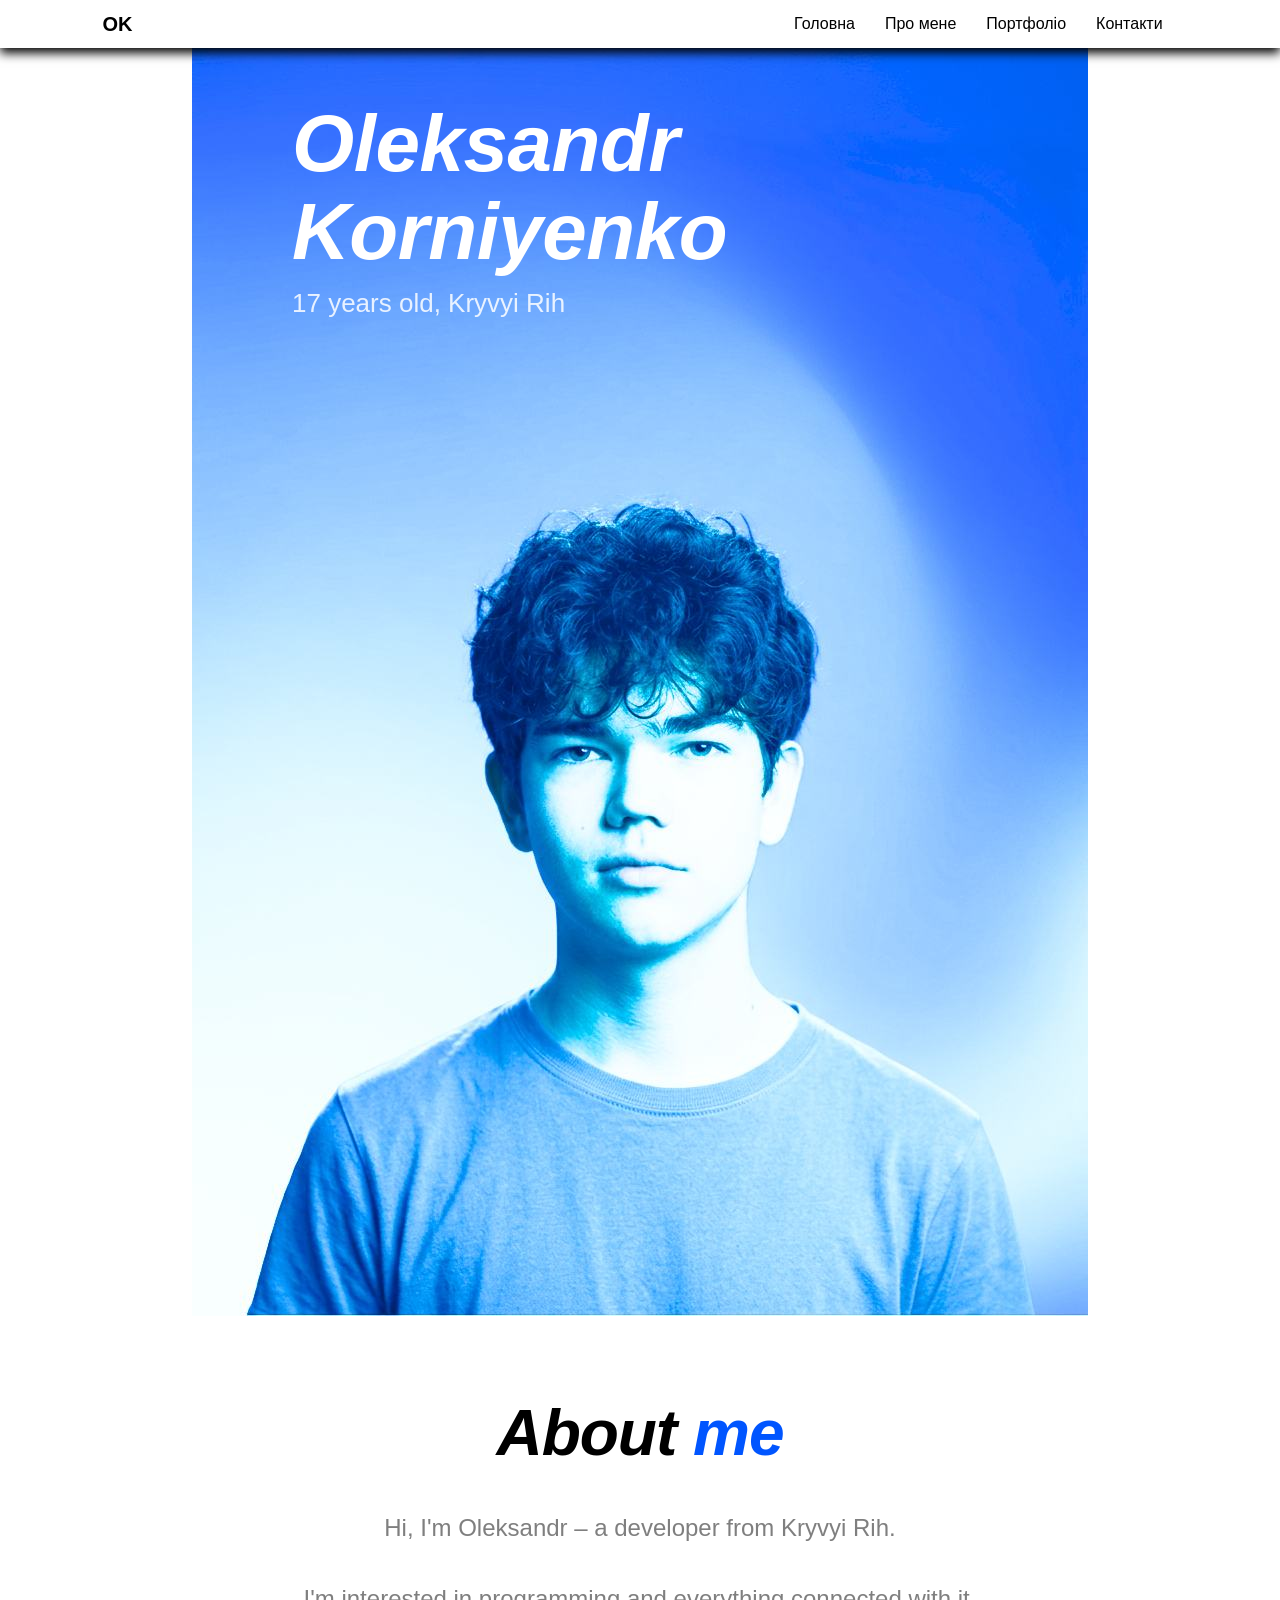
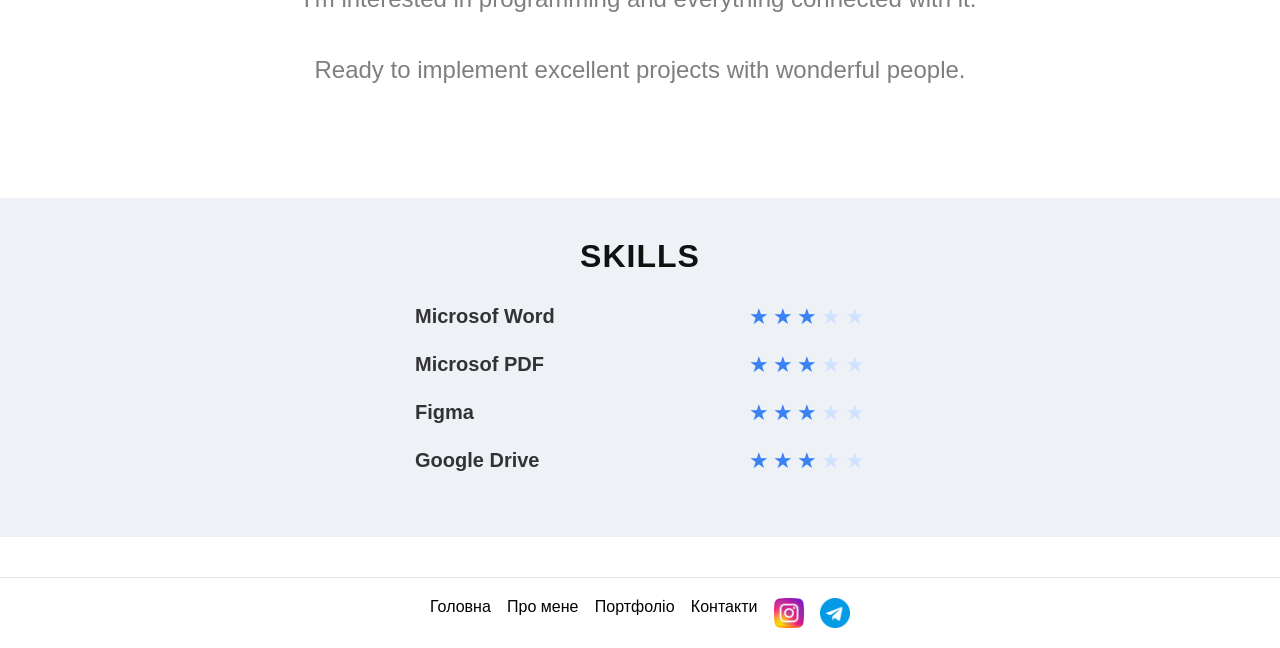
==== index.html @ 2362996b "Add files via upload" ====
<html>
<head>
<meta charset="UTF-8">
<meta name="viewport" content="width=device-width, initial-scale=1.0" />
<title>Головна</title>
<link rel='stylesheet' href='style.css'>

</head>
<body>

<div class='hero'><section>
		<a href='#' class='logo'>OK</a>
		<nav>
			<ul>
				<li><a href='index.html'>Головна</a></li>
				<li><a href='Prome.html'>Про мене</a>
					<ul>
						<li><a href='Skils.html'>Навички</a>
						<ul>
							<li><a href='Word.html'>Microsof Word</a></li>
					<li><a href='Figma.html'>Figma</a></li>
					<li><a href='PDF.html'>Microsof PDF</a></li>
						</ul>
						</li>
					</ul>
					</li>
				<li><a href='Portfel.html'>Портфоліо</a>
				<ul>
					<li><a href='https://seasmokeoysterco.com'>Sea Smoke</a></li>
					<li><a href='https://dribbble.com/shots/27786717-Architecture-Studio-Website-Design-Make-Good'>Make</a></li>
					<li><a href='https://dribbble.com/shots/15870007-tipme-Tipping-app-concept'>TipeMe</a></li>
				</ul>
				</li>
				<li><a href='Contact.html'>Контакти</a></li>
			</ul>
		</nav>
	</section>
	<h1 class='title'>Oleksandr<br>Korniyenko</h1>
	<p class='sub'>17 years old, Kryvyi Rih</p>
	</div>
	<main class="about-section">
        <div class="about-container">
            <h1 class="about-title">About <span>me</span></h1>
            <p class="about-text">Hi, I'm Oleksandr – a developer from Kryvyi Rih.</p>
            <p class="about-text">I'm interested in programming and everything connected with it.</p>
            <p class="about-text">Ready to implement excellent projects with wonderful people.</p>
        </div>
    </main>
<!-- ШИРОКИЙ БЛОК НАВЫКОВ СО ЗВЁЗДОЧКАМИ -->
<div class="skills-card">
  <!-- Внутренний контейнер, чтобы ограничить ширину списка -->
  <div class="skills-inner-content">
    
    <center><h2 class="skills-main-title">SKILLS</h2></center>
	
    
    <!-- Навык 1 -->
    <div class="skill-item-row">
      <span class="skill-item-name">Microsof Word</span>
      <div class="stars-group">
        <span class="star filled">★</span>
        <span class="star filled">★</span>
        <span class="star filled">★</span>
        <span class="star">★</span>
        <span class="star">★</span>
      </div>
    </div>

    <!-- Навык 2 -->
    <div class="skill-item-row">
      <span class="skill-item-name">Microsof  PDF</span>
      <div class="stars-group">
        <span class="star filled">★</span>
        <span class="star filled">★</span>
        <span class="star filled">★</span>
        <span class="star">★</span>
        <span class="star">★</span>
      </div>
    </div>

    <!-- Навык 3 -->
    <div class="skill-item-row">
      <span class="skill-item-name">Figma</span>
      <div class="stars-group">
        <span class="star filled">★</span>
        <span class="star filled">★</span>
        <span class="star filled">★</span>
        <span class="star">★</span>
        <span class="star">★</span>
      </div>
    </div>

    <!-- Навык 4 -->
    <div class="skill-item-row">
      <span class="skill-item-name">Google Drive</span>
      <div class="stars-group">
        <span class="star filled">★</span>
        <span class="star filled">★</span>
        <span class="star filled">★</span>
        <span class="star">★</span>
        <span class="star">★</span>
      </div>
    </div>
  </div>
</div>
<footer>
<nav class="bottom-navigation">
  <div class="nav-inner-container">
    <a href="#" class="nav-link">Головна</a>
    <a href="#" class="nav-link">Про мене</a>
    <a href="#" class="nav-link">Портфоліо</a>
    <a href="#" class="nav-link">Контакти</a>
	<!-- Кликабельная иконка Instagram -->
<a href="https://instagram.com" class="instagram-click-link" target="_blank" rel="noopener noreferrer">
  <!-- Замените 'instagram-icon.png' на путь к вашей скачанной картинке иконки -->
  <img src="instagram.png" alt="Instagram" class="instagram-click-icon">
</a>
<a href="https://telegram.org" class="telegram-click-link" target="_blank" rel="noopener noreferrer">
  <!-- Замените 'instagram-icon.png' на путь к вашей скачанной картинке иконки -->
  <img src="telegram.png" alt="Telegram" class="telegram-click-icon">
</a>

  </div>
</nav>
</footer>
</body>
</html>
---- style.css ----
*{
	margin:0;
	padding:0;
	box-sizing:border-box;
	font-family: sans-serif;
	list-style: none;
	text-decoration:none;
}
body{
	font-family: Calibri, Helveica, sans-serif;
	font-size: 14px;
}

section{
	position:fixed;
	top:0;
	left:0;
	right:0;
	background:#fff;
	display:flex;
	justify-content:space-between;
	align-items:center;
	padding: 0 8%;
	box-shadow: 0 5px 10px #000;
}

section .logo{
	font-size:20px;
	font-weight:900;
	color:#000;
	transition: .5s;
}

section .logo:hover{
transform: scale(1.2);
}

section nav ul li{
position:relative;
float:left; 
}
section nav ul li a{
	padding:15px;
	color:#000;
	font-size:16px;
	display:block;
}
section nav ul li a:hover{
	background:#000;
	color:#fff;
}

nav ul li ul {
	position:absolute;
	left:0;
	width:180px;
	background:#fff;
	display: none;
}

nav ul li ul li{
	width:100%;
	border: 1px solid rgba(0,0,0,.1);
}

nav ul li ul li ul{
	left:180px;
	top:0;
}

nav ul li:hover > ul{
	display:initial;
}


a{
text-decoration: none;	
}

div.hero{
	width: 896px;
	height:1316px;
	background-image: url(portrait.jpg);
	background-repeat: no-repeat;  
    background-position: center;   
    background-size: cover;        
	margin: 0 auto;  
	padding:100px;
}
.title {
  color: #ffffff;
  font-size: 80px;
  font-weight: 900;
  font-style: italic; /* Делаем шрифт наклонным, как в PDF */
  line-height: 1.1;
  letter-spacing: -0.5px;
  margin-bottom: 12px;
 
}

.sub {
  color: rgba(255, 255, 255, 0.85); /* Белый цвет с легкой прозрачностью */
  font-size: 26px;
  font-weight: 500;
}
.skills-card {
  width: 100%;
  background-color: #eef1f6; 
  padding: 40px 20px;
  box-sizing: border-box;
  margin-top: 30px;
}

/* Ограничиваем ширину контента, чтобы текст не улетал далеко от звёзд */
.skills-inner-content {
  max-width: 450px; /* Идеальное расстояние между текстом и звёздами */
  margin: 0 auto;   /* Центрирует список по центру экрана */
}

/* Увеличенный заголовок SKILLS */
.skills-main-title {
  font-family: 'Arial', sans-serif;
  font-size: 32px;
  font-weight: bold;
  letter-spacing: 1px;
  color: #111111;
  margin-bottom: 30px;
 
}

/* Строка с одним навыком */
.skill-item-row {
  display: flex;
  justify-content: space-between; 
  align-items: center;
  margin-bottom: 25px;
}

/* Название навыка */
.skill-item-name {
  font-family: 'Arial', sans-serif;
  font-size: 20px;
  font-weight: 600;
  color: #333333;
}

/* Группа звёзд */
.stars-group {
  display: flex;
  gap: 4px; /* Небольшой отступ между символами */
}

/* Стиль обычной (пустой/тусклой) звёздочки */
.star {
  font-size: 26px; /* Размер звёзд */
  color: #cbd5e1;  /* Светло-серый цвет */
  line-height: 1;
}

/* Закрашенная активная звёздочка */
.star.filled {
  color: #222222; /* Чёрный цвет для активных звёзд, как на макете */
}
/* СТИЛИ ДЛЯ НИЖНЕГО МЕНЮ */
.bottom-navigation {
  width: 100%;
  background-color: #ffffff; /* Белый фон панели, как на скриншоте */
  padding: 20px 0;           /* Внутренние отступы сверху и снизу */
  border-top: 1px solid #e2e8f0; /* Легкая аккуратная линия сверху панели */
  margin-top: 40px;          /* Отступ сверху от блока навыков */
}

/* Контейнер для центрирования ссылок */
.nav-inner-container {
  max-width: 450px;          /* Ограничиваем ширину, чтобы меню соответствовало списку навыков */
  margin: 0 auto;            /* Центрируем блок по центру экрана */
  display: flex;
  justify-content: space-between; /* Равномерно распределяем ссылки в один ряд */
  padding: 0 15px;           /* Небольшие отступы по бокам для мобильных */
}

/* Стили для ссылок меню */
.nav-link {
  font-family: 'Arial', sans-serif;
  font-size: 16px;           /* Размер шрифта, как на скриншоте */
  font-weight: 500;
  color: #000000;            /* Черный цвет текста */
  text-decoration: none;     /* Убираем стандартное подчеркивание ссылок */
  transition: color 0.2s ease; /* Плавный переход цвета при наведении */
}

/* Эффект при наведении курсора */
.nav-link:hover {
  color: #2b7fff;            /* При наведении ссылка станет синей, в цвет градиента */
}

/* Стили для ссылки-обёртки */
.instagram-click-link {
  display: inline-block;
  text-decoration: none;
  vertical-align: middle;
}

/* Стили для самой картинки-иконки */
.instagram-click-icon {
  width: 30px;              /* Идеальный размер иконки по ширине */
  height: 30px;             /* Идеальный размер иконки по высоте */
  object-fit: contain;      /* Защищает картинку от искажения и растягивания */
  transition: transform 0.2s ease, opacity 0.2s ease; /* Плавный эффект при наведении */
}

/* Эффект при наведении курсора */
.instagram-click-icon:hover {
  transform: scale(1.1);    /* Иконка слегка увеличится, показывая, что она кликабельна */
  opacity: 0.8;             /* Станет чуть-чуть прозрачнее */
}





/* Стили для ссылки-обёртки */
.telegram-click-link {
  display: inline-block;
  text-decoration: none;
  vertical-align: middle;
}

/* Стили для самой картинки-иконки */
.telegram-click-icon {
  width: 30px;              /* Идеальный размер иконки по ширине */
  height: 30px;             /* Идеальный размер иконки по высоте */
  object-fit: contain;      /* Защищает картинку от искажения и растягивания */
  transition: transform 0.2s ease, opacity 0.2s ease; /* Плавный эффект при наведении */
}

/* Эффект при наведении курсора */
.telegram-click-icon:hover {
  transform: scale(1.1);    /* Иконка слегка увеличится, показывая, что она кликабельна */
  opacity: 0.8;             /* Станет чуть-чуть прозрачнее */
}





.about-section {
    background-color: #ffffff; 
    padding: 80px 20px;       
    width: 100%;
    display: flex;
    justify-content: center;  
}

.about-container {
    max-width: 750px;
    width: 100%;
    text-align: center;       
    font-family: -apple-system, BlinkMacSystemFont, "Segoe UI", Roboto, Helvetica, Arial, sans-serif;
}

.about-title {
    font-size: 64px;
    font-weight: 900;
    font-style: italic;
    color: #000000; /* Заголовок остается глубоким черным */
    margin-bottom: 40px;
    letter-spacing: -1px;
}

.about-title span {
    color: #0055ff; 
}

.about-text {
    font-size: 24px;
    line-height: 1.5;
    color: #7f7f7f; /* Серый цвет для всего текста ("Hi, I'm..." и далее) */
    margin-bottom: 35px;
    font-weight: 400;
    margin-left: auto;
    margin-right: auto;
}

.about-text:last-child {
    margin-bottom: 0;
}







.skills-section {
    background-color: #f4f8ff; /* Очень легкий голубоватый фон секции */
    padding: 60px 20px;
    width: 100%;
    display: flex;
    justify-content: center;
}

.skills-container {
    max-width: 480px; /* Ограничиваем общую ширину для эффекта мобильного приложения */
    width: 100%;
    text-align: center;
    font-family: -apple-system, BlinkMacSystemFont, "Segoe UI", Roboto, Helvetica, Arial, sans-serif;
}

.skills-title {
    font-size: 48px;
    font-weight: 900;
    font-style: italic;
    color: #000000;
    margin-bottom: 10px;
}

.skills-subtitle {
    font-size: 18px;
    color: #7f7f7f;
    margin-bottom: 40px;
}

/* Сетка для карточек */
.skills-cards {
    display: flex;
    flex-direction: column;
    gap: 25px; /* Расстояние между карточками */
}

/* Сама карточка */
.skill-card {
    background-color: #f4f8ff;
    border-radius: 24px;
    padding: 25px 30px;
    box-shadow: 0 10px 30px rgba(0, 85, 255, 0.05); /* Легкая размытая тень */
    position: relative;
    overflow: hidden;
    text-align: left;
}

/* Синяя полоска в самом низу карточки */
.skill-card::after {
    content: '';
    position: absolute;
    bottom: 0;
    left: 10%;
    width: 80%;
    height: 4px;
    background: linear-gradient(90deg, #0055ff, #80b3ff);
    border-radius: 2px 2px 0 0;
}

/* Верхняя часть карточки (лого + имя) */
.skill-header {
    display: flex;
    align-items: center;
    gap: 20px;
    margin-bottom: 25px;
}

.skill-icon {
    width: 55px;
    height: 55px;
    object-fit: contain;
}

.skill-name {
    font-size: 24px;
    font-weight: 900;
    font-style: italic;
    line-height: 1.1;
    color: #000000;
}

/* Для Figma (название в одну строку) */
.skill-name-single {
    font-size: 24px;
    font-weight: 900;
    font-style: italic;
    color: #000000;
}

/* Нижняя часть карточки (тег + звезды) */
.skill-footer {
    display: flex;
    justify-content: space-between;
    align-items: center;
}

/* Синяя кнопка-тег "Perfectly" */
.skill-tag {
    background-color: #3b82f6;
    color: #ffffff;
    padding: 6px 20px;
    border-radius: 15px;
    font-size: 14px;
    font-weight: bold;
}

/* Блок со звездами */
.stars {
    display: flex;
    gap: 4px;
}

.star {
    font-size: 22px;
    color: #d1e2ff; /* Цвет пустых звезд */
}

.star.filled {
    color: #3b82f6; /* Синий цвет для заполненных звезд */
}
body.bg{
	background-color:#f4f8ff;
}




.portfolio-section {
    background-color: #ffffff; /* Чистый белый фон секции */
    padding: 60px 20px;
    width: 100%;
    display: flex;
    justify-content: center;
}

.portfolio-container {
    max-width: 480px; /* Ширина под мобильный формат макета */
    width: 100%;
    text-align: center;
    font-family: -apple-system, BlinkMacSystemFont, "Segoe UI", Roboto, Helvetica, Arial, sans-serif;
}

/* Крупный жирный заголовок курсивом */
.portfolio-title {
    font-size: 54px;
    font-weight: 900;
    font-style: italic;
    color: #0d1b2a; /* Очень темный сине-черный оттенок */
    margin-bottom: 50px;
    letter-spacing: -1px;
}

/* Контейнер списка проектов */
.portfolio-grid {
    display: flex;
    flex-direction: column;
    gap: 45px; /* Расстояние между проектами */
}

.portfolio-item {
    width: 100%;
}

/* Общий стиль ссылки-карточки */
.portfolio-link {
    text-decoration: none;
    display: inline-block;
    width: 100%;
    color: inherit;
}

/* Обертка для картинки, чтобы задать правильное скругление */
.portfolio-image-wrapper {
    width: 100%;
    border-radius: 36px; /* Сильное скругление углов как на макете */
    overflow: hidden;
    margin-bottom: 20px;
    box-shadow: 0 4px 20px rgba(0, 0, 0, 0.08); /* Легкая тень для объема */
    background-color: #e5e5e5; /* Серый фон пока картинка загружается */
    aspect-ratio: 16 / 9; /* Удерживает правильные пропорции прямоугольника */
}

.portfolio-image {
    width: 100%;
    height: 100%;
    object-fit: cover; /* Картинка красиво заполняет всю область */
    display: block;
    transition: transform 0.3s ease;
}

/* Небольшой эффект приближения при наведении мышки на работу */
.portfolio-link:hover .portfolio-image {
    transform: scale(1.03);
}

/* Стили текстовой подписи под картинкой */
.portfolio-item-title {
    font-size: 20px;
    font-weight: 500;
    color: #000000;
    text-decoration: underline; /* Подчеркнутый текст как на картинке */
    text-underline-offset: 6px; /* Небольшой отступ линии от текста */
    transition: color 0.2s ease;
}

/* Меняем цвет подчеркнутого текста при наведении */
.portfolio-link:hover .portfolio-item-title {
    color: #0055ff;
}





.contacts-section {
    background-color: #ffffff; /* Белый фон */
    padding: 80px 20px;
    width: 100%;
    display: flex;
    justify-content: center;
}

.contacts-container {
    max-width: 450px; /* Мобильная ширина по макету */
    width: 100%;
    text-align: center;
    font-family: -apple-system, BlinkMacSystemFont, "Segoe UI", Roboto, Helvetica, Arial, sans-serif;
}

/* Крупный жирный заголовок курсивом */
.contacts-title {
    font-size: 54px;
    font-weight: 900;
    font-style: italic;
    color: #000000;
    margin-bottom: 20px;
}

/* Серый текст описания */
.contacts-subtitle {
    font-size: 20px;
    line-height: 1.4;
    color: #7f7f7f;
    margin-bottom: 40px;
    font-weight: 400;
}

/* Большая кнопка "Send message" с градиентом */
.btn-send-message {
    display: block;
    width: 100%;
    background: linear-gradient(135deg, #80b3ff 0%, #0055ff 100%); /* Плавный градиент */
    color: #ffffff;
    font-size: 20px;
    font-weight: bold;
    text-decoration: none;
    padding: 18px 0;
    border-radius: 30px; /* Полностью скругленная кнопка */
    box-shadow: 0 8px 25px rgba(0, 85, 255, 0.2); /* Легкая синяя тень */
    margin-bottom: 45px;
    transition: transform 0.2s ease, box-shadow 0.2s ease;
}

/* Эффект при наведении на кнопку */
.btn-send-message:hover {
    transform: translateY(-2px);
    box-shadow: 0 12px 30px rgba(0, 85, 255, 0.3);
}

/* Контейнер для иконок соцсетей */
.social-links {
    display: flex;
    justify-content: center;
    gap: 20px; /* Расстояние между кругами */
}

/* Круглая подложка для иконок */
.social-icon-link {
    display: flex;
    align-items: center;
    justify-content: center;
    width: 60px;
    height: 60px;
    border: 1px solid #e5efff; /* Очень тонкая нежная рамка */
    border-radius: 50%; /* Идеальный круг */
    text-decoration: none;
    transition: background-color 0.2s ease, border-color 0.2s ease;
}

/* Размер иконок внутри круга */
.social-icon-link img {
    width: 26px;
    height: 26px;
    object-fit: contain;
}

/* Эффект при наведении на круглую иконку */
.social-icon-link:hover {
    background-color: #f0f5ff; /* Легкий синий фон при наведении */
    border-color: #0055ff;      /* Рамка становится ярче */
}









/* ===================================================
   ИЗОЛИРОВАННЫЙ БЛОК ГАЛЕРЕИ (ПК, ПЛАНШЕТ, СМАРТФОН)
====================================================== */

/* Обертка блока (задает независимый белый фон и отступы) */
.independent-gallery-wrapper {
    background-color: #ffffff !important;
    padding: 80px 20px !important;
    width: 100% !important;
    box-sizing: border-box !important;
    display: flex !important;
    justify-content: center !important;
}

/* Контейнер, ограничивающий максимальную ширину на ПК */
.independent-gallery-container {
    max-width: 1200px !important;
    width: 100% !important;
    box-sizing: border-box !important;
}

/* Независимый заголовок */
.independent-gallery-title {
    font-family: Arial, sans-serif !important;
    font-size: 36px !important;
    font-weight: 900 !important;
    font-style: italic !important;
    color: #000000 !important;
    text-align: center !important;
    margin: 0 0 40px 0 !important;
}

/* Сетка: по умолчанию режим для ПК (4 колонки в ряд) */
.independent-gallery-grid {
    display: grid !important;
    grid-template-columns: repeat(4, 1fr) !important;
    gap: 20px !important;
    width: 100% !important;
    box-sizing: border-box !important;
}

/* Элемент сетки */
.independent-gallery-item {
    position: relative !important;
    border-radius: 20px !important;
    overflow: hidden !important;
    aspect-ratio: 1 / 1 !important; /* Квадратные карточки */
    box-shadow: 0 4px 15px rgba(0,0,0,0.06) !important;
    cursor: pointer !important;
    box-sizing: border-box !important;
}

/* Картинка внутри карточки */
.independent-gallery-img {
    width: 100% !important;
    height: 100% !important;
    object-fit: cover !important;
    display: block !important;
    transition: transform 0.4s ease !important;
}

/* Синий фон-эффект при наведении */
.independent-gallery-overlay {
    position: absolute !important;
    top: 0 !important;
    left: 0 !important;
    width: 100% !important;
    height: 100% !important;
    background-color: rgba(0, 85, 255, 0.75) !important;
    display: flex !important;
    align-items: center !important;
    justify-content: center !important;
    opacity: 0 !important;
    transition: opacity 0.3s ease !important;
}

/* Кнопка внутри эффекта наведения */
.independent-gallery-btn {
    color: #ffffff !important;
    font-family: Arial, sans-serif !important;
    font-weight: bold !important;
    font-size: 16px !important;
    border: 2px solid #ffffff !important;
    padding: 8px 20px !important;
    border-radius: 20px !important;
    text-transform: uppercase !important;
}

/* Работа анимации ховера */
.independent-gallery-item:hover .independent-gallery-img {
    transform: scale(1.08) !important;
}
.independent-gallery-item:hover .independent-gallery-overlay {
    opacity: 1 !important;
}

/* ===================================================
   АДАПТИВНЫЕ МЕДИА-ЗАПРОСЫ ДЛЯ ЭТОГО БЛОКА
====================================================== */

/* 📟 ДЛЯ ПЛАНШЕТОВ (Экран меньше 992px) — Сетка превращается в 2х2 */
@media (max-width: 992px) {
    .independent-gallery-grid {
        grid-template-columns: repeat(2, 1fr) !important;
        gap: 15px !important;
    }
}

/* 📱 ДЛЯ СМАРТФОНОВ (Экран меньше 576px) — Картинки выстраиваются в 1 колонку */
@media (max-width: 576px) {
    .independent-gallery-grid {
        grid-template-columns: repeat(1, 1fr) !important;
        gap: 20px !important;
    }
    
    .independent-gallery-item {
        aspect-ratio: 4 / 3 !important; /* На телефонах прямоугольный вид удобнее */
    }
}
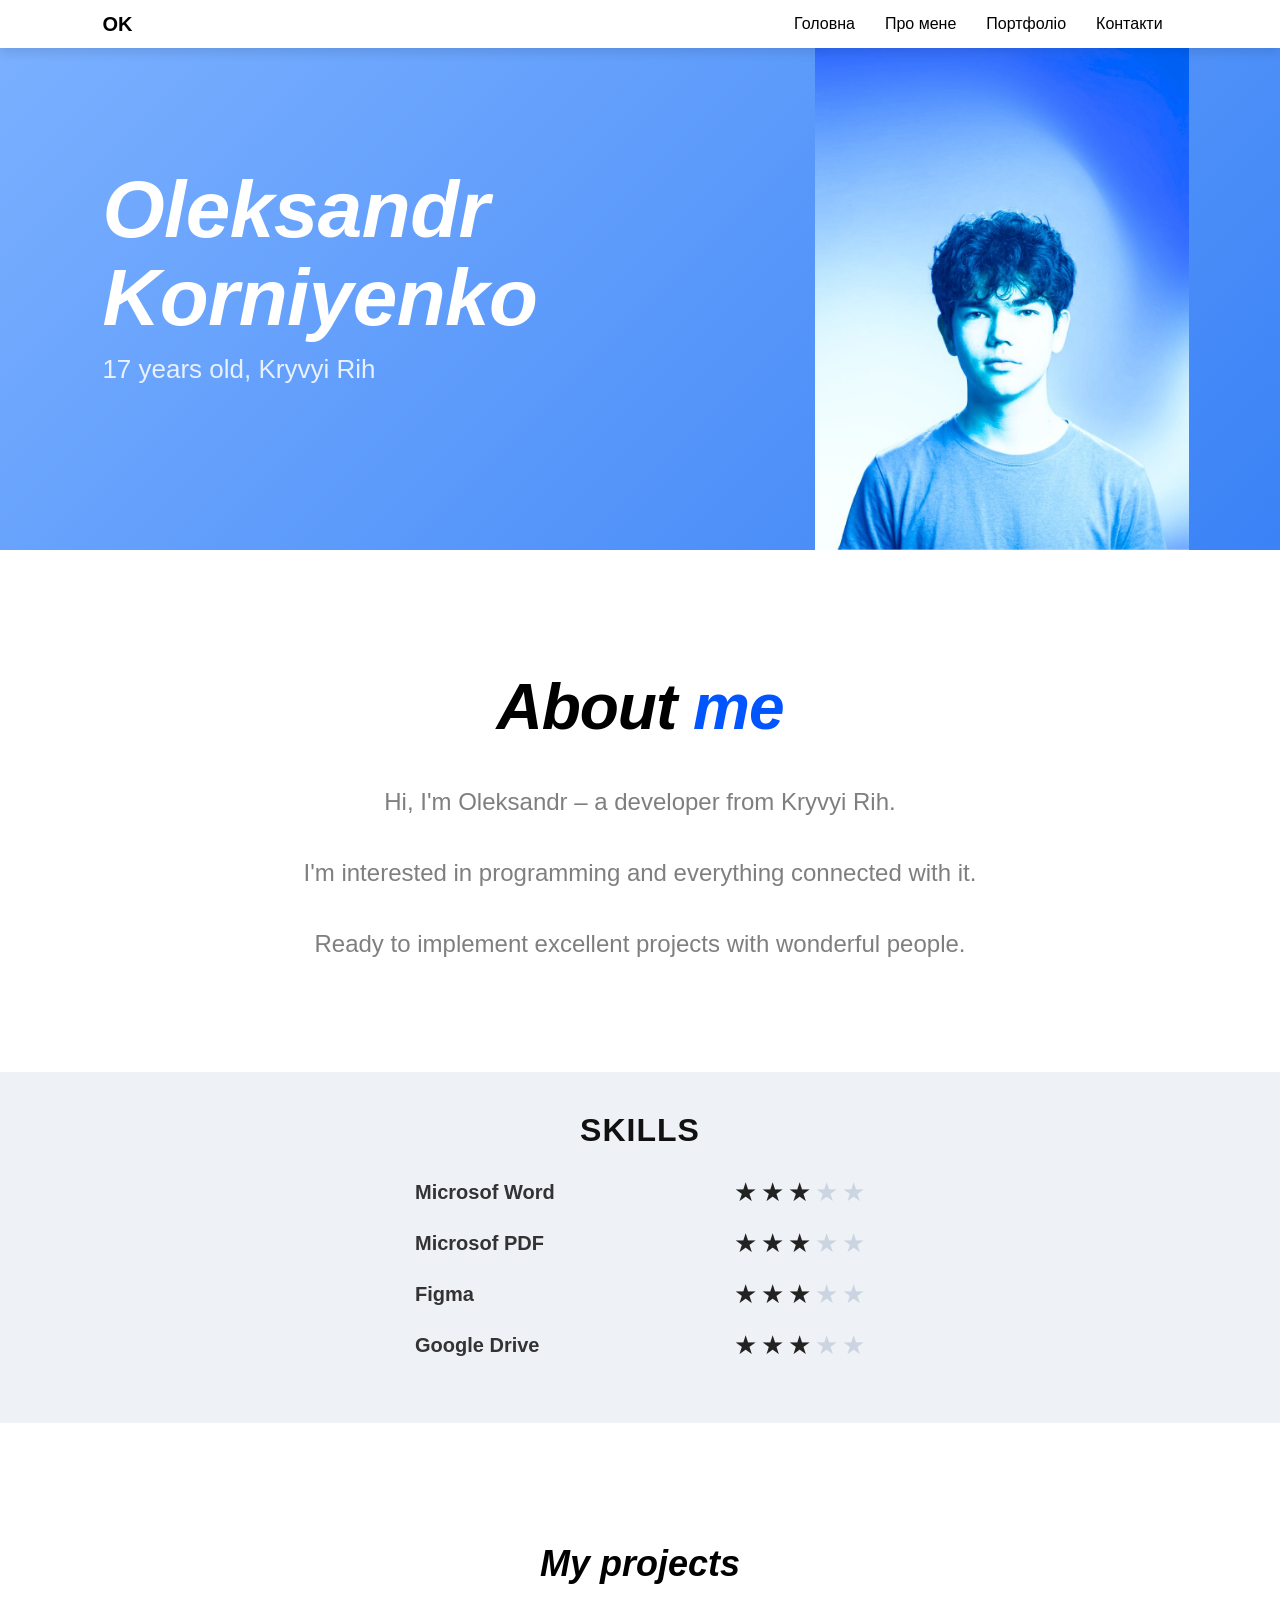
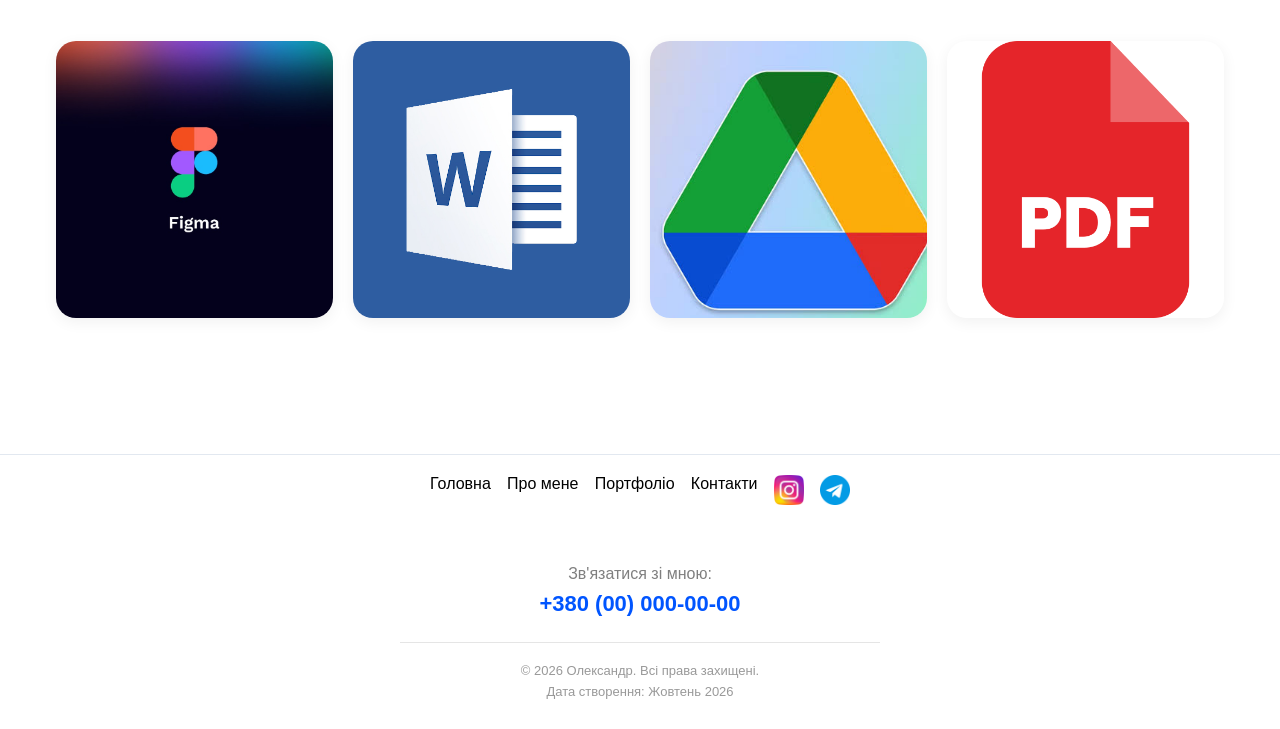
==== commit d2a10d8f: "Add files via upload" ====
--- a/index.html
+++ b/index.html
@@ -103,6 +103,51 @@
     </div>
   </div>
 </div>
+<!-- ПОЛНОСТЬЮ НЕЗАВИСИМЫЙ АДАПТИВНЫЙ БЛОК -->
+<div class="independent-gallery-wrapper">
+    <div class="independent-gallery-container">
+        
+        <h2 class="independent-gallery-title">My projects</h2>
+        
+        <div class="independent-gallery-grid">
+            
+            <!-- Картинка 1 -->
+            <a href="https://www.figma.com/design/V2vqjDXMUoGcvRKD5xSA8z/Untitled?node-id=0-1&m=dev&t=05jjf8HW76Jf5JWY-1" class="independent-gallery-item">
+                <img src="photo1.jpg" alt="Проект 1" class="independent-gallery-img">
+                <div class="independent-gallery-overlay">
+                    <span class="independent-gallery-btn">Открыть</span>
+                </div>
+            </a>
+
+            <!-- Картинка 2 -->
+            <a href="SM.html" class="independent-gallery-item">
+                <img src="photo2.jpg" alt="Проект 2" class="independent-gallery-img">
+                <div class="independent-gallery-overlay">
+                    <span class="independent-gallery-btn">Открыть</span>
+                </div>
+            </a>
+
+            <!-- Картинка 3 -->
+            <a href="SM.html" class="independent-gallery-item">
+                <img src="photo3.jfif" alt="Проект 3" class="independent-gallery-img">
+                <div class="independent-gallery-overlay">
+                    <span class="independent-gallery-btn">Открыть</span>
+                </div>
+            </a>
+
+            <!-- Картинка 4 -->
+            <a href="SM.html" class="independent-gallery-item">
+                <img src="photo4.png" alt="Проект 4" class="independent-gallery-img">
+                <div class="independent-gallery-overlay">
+                    <span class="independent-gallery-btn">Открыть</span>
+                </div>
+            </a>
+
+        </div>
+        
+    </div>
+</div>
+<!-- /ПОЛНОСТЬЮ НЕЗАВИСИМЫЙ АДАПТИВНЫЙ БЛОК -->
 <footer>
 <nav class="bottom-navigation">
   <div class="nav-inner-container">
@@ -119,9 +164,31 @@
   <!-- Замените 'instagram-icon.png' на путь к вашей скачанной картинке иконки -->
   <img src="telegram.png" alt="Telegram" class="telegram-click-icon">
 </a>
-
   </div>
 </nav>
+<!-- АВТОНОМНИЙ ПРОЗОРИЙ ПІДВАЛ САЙТУ (FOOTER) -->
+<footer class="uc-centered-footer">
+    <div class="uc-centered-container">
+        
+        <!-- Номер телефону -->
+        <div class="uc-centered-row">
+            <span class="uc-centered-label">Зв'язатися зі мною:</span>
+            <!-- Замініть номер на свій реальний -->
+            <a href="tel:+380000000000" class="uc-centered-phone">+380 (00) 000-00-00</a>
+        </div>
+        
+        <!-- Тонка світла лінія розмежування -->
+        <hr class="uc-centered-divider">
+        
+        <!-- Дати та копірайт -->
+        <div class="uc-centered-info-block">
+            <p class="uc-centered-copy">&copy; 2026 Олександр. Всі права захищені.</p>
+            <p class="uc-centered-date">Дата створення: Жовтень 2026</p>
+        </div>
+        
+    </div>
+</footer>
+<!-- /АВТОНОМНИЙ ПРОЗОРИЙ ПІДВАЛ САЙТУ (FOOTER) -->
 </footer>
 </body>
 </html>
--- a/style.css
+++ b/style.css
@@ -1,597 +1,972 @@
-*{
-	margin:0;
-	padding:0;
-	box-sizing:border-box;
-	font-family: sans-serif;
-	list-style: none;
-	text-decoration:none;
-}
-body{
-	font-family: Calibri, Helveica, sans-serif;
-	font-size: 14px;
-}
-
-section{
-	position:fixed;
-	top:0;
-	left:0;
-	right:0;
-	background:#fff;
-	display:flex;
-	justify-content:space-between;
-	align-items:center;
-	padding: 0 8%;
-	box-shadow: 0 5px 10px #000;
-}
-
-section .logo{
-	font-size:20px;
-	font-weight:900;
-	color:#000;
-	transition: .5s;
-}
-
-section .logo:hover{
-transform: scale(1.2);
-}
-
-section nav ul li{
-position:relative;
-float:left; 
-}
-section nav ul li a{
-	padding:15px;
-	color:#000;
-	font-size:16px;
-	display:block;
-}
-section nav ul li a:hover{
-	background:#000;
-	color:#fff;
-}
-
-nav ul li ul {
-	position:absolute;
-	left:0;
-	width:180px;
-	background:#fff;
-	display: none;
-}
-
-nav ul li ul li{
-	width:100%;
-	border: 1px solid rgba(0,0,0,.1);
-}
-
-nav ul li ul li ul{
-	left:180px;
-	top:0;
-}
-
-nav ul li:hover > ul{
-	display:initial;
-}
-
-
-a{
-text-decoration: none;	
-}
-
-div.hero{
-	width: 896px;
-	height:1316px;
-	background-image: url(portrait.jpg);
-	background-repeat: no-repeat;  
-    background-position: center;   
-    background-size: cover;        
-	margin: 0 auto;  
-	padding:100px;
-}
-.title {
-  color: #ffffff;
-  font-size: 80px;
-  font-weight: 900;
-  font-style: italic; /* Делаем шрифт наклонным, как в PDF */
-  line-height: 1.1;
-  letter-spacing: -0.5px;
-  margin-bottom: 12px;
- 
-}
-
-.sub {
-  color: rgba(255, 255, 255, 0.85); /* Белый цвет с легкой прозрачностью */
-  font-size: 26px;
-  font-weight: 500;
-}
-.skills-card {
-  width: 100%;
-  background-color: #eef1f6; 
-  padding: 40px 20px;
-  box-sizing: border-box;
-  margin-top: 30px;
-}
-
-/* Ограничиваем ширину контента, чтобы текст не улетал далеко от звёзд */
-.skills-inner-content {
-  max-width: 450px; /* Идеальное расстояние между текстом и звёздами */
-  margin: 0 auto;   /* Центрирует список по центру экрана */
-}
-
-/* Увеличенный заголовок SKILLS */
-.skills-main-title {
-  font-family: 'Arial', sans-serif;
-  font-size: 32px;
-  font-weight: bold;
-  letter-spacing: 1px;
-  color: #111111;
-  margin-bottom: 30px;
- 
-}
-
-/* Строка с одним навыком */
-.skill-item-row {
-  display: flex;
-  justify-content: space-between; 
-  align-items: center;
-  margin-bottom: 25px;
-}
-
-/* Название навыка */
-.skill-item-name {
-  font-family: 'Arial', sans-serif;
-  font-size: 20px;
-  font-weight: 600;
-  color: #333333;
-}
-
-/* Группа звёзд */
-.stars-group {
-  display: flex;
-  gap: 4px; /* Небольшой отступ между символами */
-}
-
-/* Стиль обычной (пустой/тусклой) звёздочки */
-.star {
-  font-size: 26px; /* Размер звёзд */
-  color: #cbd5e1;  /* Светло-серый цвет */
-  line-height: 1;
-}
-
-/* Закрашенная активная звёздочка */
-.star.filled {
-  color: #222222; /* Чёрный цвет для активных звёзд, как на макете */
-}
-/* СТИЛИ ДЛЯ НИЖНЕГО МЕНЮ */
-.bottom-navigation {
-  width: 100%;
-  background-color: #ffffff; /* Белый фон панели, как на скриншоте */
-  padding: 20px 0;           /* Внутренние отступы сверху и снизу */
-  border-top: 1px solid #e2e8f0; /* Легкая аккуратная линия сверху панели */
-  margin-top: 40px;          /* Отступ сверху от блока навыков */
-}
-
-/* Контейнер для центрирования ссылок */
-.nav-inner-container {
-  max-width: 450px;          /* Ограничиваем ширину, чтобы меню соответствовало списку навыков */
-  margin: 0 auto;            /* Центрируем блок по центру экрана */
-  display: flex;
-  justify-content: space-between; /* Равномерно распределяем ссылки в один ряд */
-  padding: 0 15px;           /* Небольшие отступы по бокам для мобильных */
-}
-
-/* Стили для ссылок меню */
-.nav-link {
-  font-family: 'Arial', sans-serif;
-  font-size: 16px;           /* Размер шрифта, как на скриншоте */
-  font-weight: 500;
-  color: #000000;            /* Черный цвет текста */
-  text-decoration: none;     /* Убираем стандартное подчеркивание ссылок */
-  transition: color 0.2s ease; /* Плавный переход цвета при наведении */
-}
-
-/* Эффект при наведении курсора */
-.nav-link:hover {
-  color: #2b7fff;            /* При наведении ссылка станет синей, в цвет градиента */
-}
-
-/* Стили для ссылки-обёртки */
-.instagram-click-link {
-  display: inline-block;
-  text-decoration: none;
-  vertical-align: middle;
-}
-
-/* Стили для самой картинки-иконки */
-.instagram-click-icon {
-  width: 30px;              /* Идеальный размер иконки по ширине */
-  height: 30px;             /* Идеальный размер иконки по высоте */
-  object-fit: contain;      /* Защищает картинку от искажения и растягивания */
-  transition: transform 0.2s ease, opacity 0.2s ease; /* Плавный эффект при наведении */
-}
-
-/* Эффект при наведении курсора */
-.instagram-click-icon:hover {
-  transform: scale(1.1);    /* Иконка слегка увеличится, показывая, что она кликабельна */
-  opacity: 0.8;             /* Станет чуть-чуть прозрачнее */
-}
-
-
-
-
-
-/* Стили для ссылки-обёртки */
-.telegram-click-link {
-  display: inline-block;
-  text-decoration: none;
-  vertical-align: middle;
-}
-
-/* Стили для самой картинки-иконки */
-.telegram-click-icon {
-  width: 30px;              /* Идеальный размер иконки по ширине */
-  height: 30px;             /* Идеальный размер иконки по высоте */
-  object-fit: contain;      /* Защищает картинку от искажения и растягивания */
-  transition: transform 0.2s ease, opacity 0.2s ease; /* Плавный эффект при наведении */
-}
-
-/* Эффект при наведении курсора */
-.telegram-click-icon:hover {
-  transform: scale(1.1);    /* Иконка слегка увеличится, показывая, что она кликабельна */
-  opacity: 0.8;             /* Станет чуть-чуть прозрачнее */
-}
-
-
-
-
-
-.about-section {
-    background-color: #ffffff; 
-    padding: 80px 20px;       
-    width: 100%;
-    display: flex;
-    justify-content: center;  
-}
-
-.about-container {
-    max-width: 750px;
-    width: 100%;
-    text-align: center;       
-    font-family: -apple-system, BlinkMacSystemFont, "Segoe UI", Roboto, Helvetica, Arial, sans-serif;
-}
-
-.about-title {
-    font-size: 64px;
-    font-weight: 900;
-    font-style: italic;
-    color: #000000; /* Заголовок остается глубоким черным */
-    margin-bottom: 40px;
-    letter-spacing: -1px;
-}
-
-.about-title span {
-    color: #0055ff; 
-}
-
-.about-text {
-    font-size: 24px;
-    line-height: 1.5;
-    color: #7f7f7f; /* Серый цвет для всего текста ("Hi, I'm..." и далее) */
-    margin-bottom: 35px;
-    font-weight: 400;
-    margin-left: auto;
-    margin-right: auto;
-}
-
-.about-text:last-child {
-    margin-bottom: 0;
-}
-
-
-
-
-
-
-
-.skills-section {
-    background-color: #f4f8ff; /* Очень легкий голубоватый фон секции */
-    padding: 60px 20px;
-    width: 100%;
-    display: flex;
-    justify-content: center;
-}
-
-.skills-container {
-    max-width: 480px; /* Ограничиваем общую ширину для эффекта мобильного приложения */
-    width: 100%;
-    text-align: center;
-    font-family: -apple-system, BlinkMacSystemFont, "Segoe UI", Roboto, Helvetica, Arial, sans-serif;
-}
-
-.skills-title {
-    font-size: 48px;
-    font-weight: 900;
-    font-style: italic;
-    color: #000000;
-    margin-bottom: 10px;
-}
-
-.skills-subtitle {
-    font-size: 18px;
-    color: #7f7f7f;
-    margin-bottom: 40px;
-}
-
-/* Сетка для карточек */
-.skills-cards {
-    display: flex;
-    flex-direction: column;
-    gap: 25px; /* Расстояние между карточками */
-}
-
-/* Сама карточка */
-.skill-card {
-    background-color: #f4f8ff;
-    border-radius: 24px;
-    padding: 25px 30px;
-    box-shadow: 0 10px 30px rgba(0, 85, 255, 0.05); /* Легкая размытая тень */
-    position: relative;
-    overflow: hidden;
-    text-align: left;
-}
-
-/* Синяя полоска в самом низу карточки */
-.skill-card::after {
-    content: '';
-    position: absolute;
-    bottom: 0;
-    left: 10%;
-    width: 80%;
-    height: 4px;
-    background: linear-gradient(90deg, #0055ff, #80b3ff);
-    border-radius: 2px 2px 0 0;
-}
-
-/* Верхняя часть карточки (лого + имя) */
-.skill-header {
-    display: flex;
-    align-items: center;
-    gap: 20px;
-    margin-bottom: 25px;
-}
-
-.skill-icon {
-    width: 55px;
-    height: 55px;
-    object-fit: contain;
-}
-
-.skill-name {
-    font-size: 24px;
-    font-weight: 900;
-    font-style: italic;
-    line-height: 1.1;
-    color: #000000;
-}
-
-/* Для Figma (название в одну строку) */
-.skill-name-single {
-    font-size: 24px;
-    font-weight: 900;
-    font-style: italic;
-    color: #000000;
-}
-
-/* Нижняя часть карточки (тег + звезды) */
-.skill-footer {
-    display: flex;
-    justify-content: space-between;
-    align-items: center;
-}
-
-/* Синяя кнопка-тег "Perfectly" */
-.skill-tag {
-    background-color: #3b82f6;
-    color: #ffffff;
-    padding: 6px 20px;
-    border-radius: 15px;
-    font-size: 14px;
-    font-weight: bold;
-}
-
-/* Блок со звездами */
-.stars {
-    display: flex;
-    gap: 4px;
-}
-
-.star {
-    font-size: 22px;
-    color: #d1e2ff; /* Цвет пустых звезд */
-}
-
-.star.filled {
-    color: #3b82f6; /* Синий цвет для заполненных звезд */
-}
-body.bg{
-	background-color:#f4f8ff;
-}
-
-
-
-
-.portfolio-section {
-    background-color: #ffffff; /* Чистый белый фон секции */
-    padding: 60px 20px;
-    width: 100%;
-    display: flex;
-    justify-content: center;
-}
-
-.portfolio-container {
-    max-width: 480px; /* Ширина под мобильный формат макета */
-    width: 100%;
-    text-align: center;
-    font-family: -apple-system, BlinkMacSystemFont, "Segoe UI", Roboto, Helvetica, Arial, sans-serif;
-}
-
-/* Крупный жирный заголовок курсивом */
-.portfolio-title {
-    font-size: 54px;
-    font-weight: 900;
-    font-style: italic;
-    color: #0d1b2a; /* Очень темный сине-черный оттенок */
-    margin-bottom: 50px;
-    letter-spacing: -1px;
-}
-
-/* Контейнер списка проектов */
-.portfolio-grid {
-    display: flex;
-    flex-direction: column;
-    gap: 45px; /* Расстояние между проектами */
-}
-
-.portfolio-item {
-    width: 100%;
-}
-
-/* Общий стиль ссылки-карточки */
-.portfolio-link {
-    text-decoration: none;
-    display: inline-block;
-    width: 100%;
-    color: inherit;
-}
-
-/* Обертка для картинки, чтобы задать правильное скругление */
-.portfolio-image-wrapper {
-    width: 100%;
-    border-radius: 36px; /* Сильное скругление углов как на макете */
-    overflow: hidden;
-    margin-bottom: 20px;
-    box-shadow: 0 4px 20px rgba(0, 0, 0, 0.08); /* Легкая тень для объема */
-    background-color: #e5e5e5; /* Серый фон пока картинка загружается */
-    aspect-ratio: 16 / 9; /* Удерживает правильные пропорции прямоугольника */
-}
-
-.portfolio-image {
+*{
+	margin:0;
+	padding:0;
+	box-sizing:border-box;
+	font-family: sans-serif;
+	list-style: none;
+	text-decoration:none;
+}
+
+/* Прижимаем футер к низу экрана на всех страницах */
+html, body {
+	height: 100%;
+}
+
+body{
+	font-family: Calibri, Helvetica, sans-serif;
+	font-size: 14px;
+	display: flex;
+	flex-direction: column;
+	min-height: 100vh;
+}
+
+/* ВЕРХНЕЕ МЕНЮ */
+section{
+	position: fixed;
+	top:0;
+	left:0;
+	right:0;
+	background:#fff;
+	display:flex;
+	justify-content:space-between;
+	align-items:center;
+	padding: 0 8%;
+	box-shadow: 0 5px 10px rgba(0,0,0,0.1);
+	z-index: 9999 !important; /* Навигация всегда поверх контента */
+}
+
+section .logo{
+	font-size:20px;
+	font-weight:900;
+	color:#000;
+	transition: .5s;
+}
+
+section .logo:hover{
+	transform: scale(1.2);
+}
+
+section nav ul li{
+	position:relative;
+	float:left; 
+}
+
+section nav ul li a{
+	padding:15px;
+	color:#000;
+	font-size:16px;
+	display:block;
+}
+
+section nav ul li a:hover{
+	background:#000;
+	color:#fff;
+}
+
+nav ul li ul {
+	position:absolute;
+	left:0;
+	width:180px;
+	background:#fff;
+	display: none;
+}
+
+nav ul li ul li{
+	width:100%;
+	border: 1px solid rgba(0,0,0,.1);
+}
+
+nav ul li ul li ul{
+	left:180px;
+	top:0;
+}
+
+nav ul li:hover > ul{
+	display:initial;
+}
+
+a{
+	text-decoration: none;	
+}
+
+/* БЛОК HERO (ГЛАВНЫЙ БАННЕР) — СИНИЙ ГРАДИЕНТ + ФОТО СПРАВА */
+div.hero {
+	width: 100%; 
+	max-width: 100%; 
+	height: 100vh; /* Занимает ровно один экран по высоте */
+	min-height: 550px; 
+	
+	/* 1. Задаем синий градиент на весь фон, как на макете */
+	background-color: #5b9bfb;
+	background-image: linear-gradient(135deg, #7cb1ff 0%, #3a82f6 100%);
+	
+	/* 2. Поверх градиента накладываем вашу фотографию в арке */
+	background-image: url(portrait.jpg), linear-gradient(135deg, #7cb1ff 0%, #3a82f6 100%);
+	background-repeat: no-repeat;  
+	
+	/* 3. Размещаем фото в правой части с красивым отступом от краев */
+	background-position: right 10% bottom 0px; 
+	
+	/* 4. Настраиваем размер: фото подстроится под высоту экрана, а градиент заполнит всё остальное */
+	background-size: contain, cover;        
+	
+	margin: 0 auto;  
+	padding: 0 8%; 
+	display: flex;
+	flex-direction: column;
+	justify-content: center; 
+	align-items: flex-start; 
+	position: relative;
+}
+
+
+.title {
+	color: #ffffff;
+	font-size: 80px;
+	font-weight: 900;
+	font-style: italic;
+	line-height: 1.1;
+	letter-spacing: -0.5px;
+	margin-bottom: 12px;
+}
+
+.sub {
+	color: rgba(255, 255, 255, 0.85);
+	font-size: 26px;
+	font-weight: 500;
+}
+
+/* СТАРЫЙ БЛОК НАВЫКОВ */
+.skills-card {
+	width: 100%;
+	background-color: #eef1f6; 
+	padding: 40px 20px;
+	box-sizing: border-box;
+	margin-top: 30px;
+}
+
+.skills-inner-content {
+	max-width: 450px;
+	margin: 0 auto;
+}
+
+.skills-main-title {
+	font-family: 'Arial', sans-serif;
+	font-size: 32px;
+	font-weight: bold;
+	letter-spacing: 1px;
+	color: #111111;
+	margin-bottom: 30px;
+}
+
+.skill-item-row {
+	display: flex;
+	justify-content: space-between; 
+	align-items: center;
+	margin-bottom: 25px;
+}
+
+.skill-item-name {
+	font-family: 'Arial', sans-serif;
+	font-size: 20px;
+	font-weight: 600;
+	color: #333333;
+}
+
+.stars-group {
+	display: flex;
+	gap: 4px;
+}
+
+.star {
+	font-size: 26px;
+	color: #cbd5e1;
+	line-height: 1;
+}
+
+.star.filled {
+	color: #222222;
+}
+
+/* НИЖНЕЕ МЕНЮ */
+.bottom-navigation {
+	width: 100%;
+	background-color: #ffffff;
+	padding: 20px 0;
+	border-top: 1px solid #e2e8f0;
+	margin-top: 40px;
+}
+
+.nav-inner-container {
+	max-width: 450px;
+	margin: 0 auto;
+	display: flex;
+	justify-content: space-between;
+	padding: 0 15px;
+}
+
+.nav-link {
+	font-family: 'Arial', sans-serif;
+	font-size: 16px;
+	font-weight: 500;
+	color: #000000;
+	text-decoration: none;
+	transition: color 0.2s ease;
+}
+
+.nav-link:hover {
+	color: #2b7fff;
+}
+
+/* ИКОНКИ МЕССЕНДЖЕРОВ */
+.instagram-click-link, .telegram-click-link {
+	display: inline-block;
+	text-decoration: none;
+	vertical-align: middle;
+}
+
+.instagram-click-icon, .telegram-click-icon {
+	width: 30px;
+	height: 30px;
+	object-fit: contain;
+	transition: transform 0.2s ease, opacity 0.2s ease;
+}
+
+.instagram-click-icon:hover, .telegram-click-icon:hover {
+	transform: scale(1.1);
+	opacity: 0.8;
+}
+
+/* БЛОК ОБО МНЕ */
+.about-section {
+	background-color: #ffffff; 
+	padding: 120px 20px 80px 20px; /* Отступ сверху увеличен из-за фиксированного меню */
+	width: 100%;
+	display: flex;
+	justify-content: center;  
+}
+
+.about-container {
+	max-width: 750px;
+	width: 100%;
+	text-align: center;       
+	font-family: -apple-system, BlinkMacSystemFont, "Segoe UI", Roboto, Helvetica, Arial, sans-serif;
+}
+
+.about-title {
+	font-size: 64px;
+	font-weight: 900;
+	font-style: italic;
+	color: #000000;
+	margin-bottom: 40px;
+	letter-spacing: -1px;
+}
+
+.about-title span {
+	color: #0055ff; 
+}
+
+.about-text {
+	font-size: 24px;
+	line-height: 1.5;
+	color: #7f7f7f;
+	margin-bottom: 35px;
+	font-weight: 400;
+	margin-left: auto;
+	margin-right: auto;
+}
+
+.about-text:last-child {
+	margin-bottom: 0;
+}
+
+/* СОВРЕМЕННЫЙ БЛОК НАВЫКОВ С КАРТОЧКАМИ */
+.skills-section {
+	background-color: #f4f8ff;
+	padding: 120px 20px 60px 20px;
+	width: 100%;
+	display: flex;
+	justify-content: center;
+}
+
+.skills-container {
+	max-width: 480px;
+	width: 100%;
+	text-align: center;
+	font-family: -apple-system, BlinkMacSystemFont, "Segoe UI", Roboto, Helvetica, Arial, sans-serif;
+}
+
+.skills-title {
+	font-size: 48px;
+	font-weight: 900;
+	font-style: italic;
+	color: #000000;
+	margin-bottom: 10px;
+}
+
+.skills-subtitle {
+	font-size: 18px;
+	color: #7f7f7f;
+	margin-bottom: 40px;
+}
+
+.skills-cards {
+	display: flex;
+	flex-direction: column;
+	gap: 25px;
+}
+
+.skill-card {
+	background-color: #ffffff; /* Исправлено на белый, чтобы карточки выделялись */
+	border-radius: 24px;
+	padding: 25px 30px;
+	box-shadow: 0 10px 30px rgba(0, 85, 255, 0.05);
+	position: relative;
+	overflow: hidden;
+	text-align: left;
+}
+
+.skill-card::after {
+	content: '';
+	position: absolute;
+	bottom: 0;
+	left: 10%;
+	width: 80%;
+	height: 4px;
+	background: linear-gradient(90deg, #0055ff, #80b3ff);
+	border-radius: 2px 2px 0 0;
+}
+
+.skill-header {
+	display: flex;
+	align-items: center;
+	gap: 20px;
+	margin-bottom: 25px;
+}
+
+.skill-icon {
+	width: 55px;
+	height: 55px;
+	object-fit: contain;
+}
+
+.skill-name, .skill-name-single {
+	font-size: 24px;
+	font-weight: 900;
+	font-style: italic;
+	color: #000000;
+}
+
+.skill-name {
+	line-height: 1.1;
+}
+
+.skill-footer {
+	display: flex;
+	justify-content: space-between;
+	align-items: center;
+}
+
+.skill-tag {
+	background-color: #3b82f6;
+	color: #ffffff;
+	padding: 6px 20px;
+	border-radius: 15px;
+	font-size: 14px;
+	font-weight: bold;
+}
+
+.stars {
+	display: flex;
+	gap: 4px;
+}
+
+.stars .star {
+	font-size: 22px;
+	color: #d1e2ff;
+}
+
+.stars .star.filled {
+	color: #3b82f6;
+}
+
+body.bg{
+	background-color:#f4f8ff;
+}
+
+/* БЛОК ПОРТФОЛИО */
+.portfolio-section {
+	background-color: #ffffff;
+	padding: 120px 20px 60px 20px;
+	width: 100%;
+	display: flex;
+	justify-content: center;
+}
+
+.portfolio-container {
+	max-width: 480px;
+	width: 100%;
+	text-align: center;
+	font-family: -apple-system, BlinkMacSystemFont, "Segoe UI", Roboto, Helvetica, Arial, sans-serif;
+}
+
+.portfolio-title {
+	font-size: 54px;
+	font-weight: 900;
+	font-style: italic;
+	color: #0d1b2a;
+	margin-bottom: 50px;
+	letter-spacing: -1px;
+}
+
+.portfolio-grid {
+	display: flex;
+	flex-direction: column;
+	gap: 45px;
+}
+
+.portfolio-item {
+	width: 100%;
+}
+
+.portfolio-link {
+	text-decoration: none;
+	display: inline-block;
+	width: 100%;
+	color: inherit;
+}
+
+.portfolio-image-wrapper {
+	width: 100%;
+	border-radius: 36px;
+	overflow: hidden;
+	margin-bottom: 20px;
+	box-shadow: 0 4px 20px rgba(0, 0, 0, 0.08);
+	background-color: #e5e5e5;
+	aspect-ratio: 16 / 9;
+}
+
+.portfolio-image {
+	width: 100%;
+	height: 100%;
+	object-fit: cover;
+	display: block;
+	transition: transform 0.3s ease;
+}
+
+.portfolio-link:hover .portfolio-image {
+	transform: scale(1.03);
+}
+
+.portfolio-item-title {
+	font-size: 20px;
+	font-weight: 500;
+	color: #000000;
+	text-decoration: underline;
+	text-underline-offset: 6px;
+	transition: color 0.2s ease;
+}
+
+.portfolio-link:hover .portfolio-item-title {
+	color: #0055ff;
+}
+
+/* БЛОК КОНТАКТОВ */
+.contacts-section {
+	background-color: #f4f8ff;
+	padding: 120px 20px 80px 20px;
+	width: 100%;
+	display: flex;
+	justify-content: center;
+}
+
+.contacts-container {
+	max-width: 450px;
+	width: 100%;
+	text-align: center;
+	font-family: -apple-system, BlinkMacSystemFont, "Segoe UI", Roboto, Helvetica, Arial, sans-serif;
+}
+
+.contacts-title {
+	font-size: 54px;
+	font-weight: 900;
+	font-style: italic;
+	color: #000000;
+	margin-bottom: 20px;
+}
+
+.contacts-subtitle {
+	font-size: 20px;
+	line-height: 1.4;
+	color: #7f7f7f;
+	margin-bottom: 40px;
+	font-weight: 400;
+}
+
+.btn-send-message {
+	display: block;
+	width: 100%;
+	background: linear-gradient(135deg, #80b3ff 0%, #0055ff 100%);
+	color: #ffffff;
+	font-size: 20px;
+	font-weight: bold;
+	text-decoration: none;
+	padding: 18px 0;
+	border-radius: 30px;
+	box-shadow: 0 8px 25px rgba(0, 85, 255, 0.2);
+	margin-bottom: 45px;
+	transition: transform 0.2s ease, box-shadow 0.2s ease;
+}
+
+.btn-send-message:hover {
+	transform: translateY(-2px);
+	box-shadow: 0 12px 30px rgba(0, 85, 255, 0.3);
+}
+
+.social-links {
+	display: flex;
+	justify-content: center;
+	gap: 20px;
+}
+
+.social-icon-link {
+	display: flex;
+	align-items: center;
+	justify-content: center;
+	width: 60px;
+	height: 60px;
+	border: 1px solid #e5efff;
+	border-radius: 50%;
+	text-decoration: none;
+	transition: background-color 0.2s ease, border-color 0.2s ease;
+}
+
+.social-icon-link img {
+	width: 26px;
+	height: 26px;
+	object-fit: contain;
+}
+
+.social-icon-link:hover {
+	background-color: #f0f5ff;
+	border-color: #0055ff;
+}
+
+/* NIEZALEŻNA GALERIA (4 КАРТИНКИ) */
+.independent-gallery-wrapper {
+	background-color: #ffffff !important;
+	padding: 120px 20px 80px 20px !important;
+	width: 100% !important;
+	box-sizing: border-box !important;
+	display: flex !important;
+	justify-content: center !important;
+}
+
+.independent-gallery-container {
+	max-width: 1200px !important;
+	width: 100% !important;
+	box-sizing: border-box !important;
+}
+
+.independent-gallery-title {
+	font-family: Arial, sans-serif !important;
+	font-size: 36px !important;
+	font-weight: 900 !important;
+	font-style: italic !important;
+	color: #000000 !important;
+	text-align: center !important;
+	margin: 0 0 40px 0 !important;
+}
+
+.independent-gallery-grid {
+	display: grid !important;
+	grid-template-columns: repeat(4, 1fr) !important;
+	gap: 20px !important;
+	width: 100% !important;
+	box-sizing: border-box !important;
+}
+
+.independent-gallery-item {
+	position: relative !important;
+	border-radius: 20px !important;
+	overflow: hidden !important;
+	aspect-ratio: 1 / 1 !important;
+	box-shadow: 0 4px 15px rgba(0,0,0,0.06) !important;
+	cursor: pointer !important;
+	box-sizing: border-box !important;
+}
+
+.independent-gallery-img {
+	width: 100% !important;
+	height: 100% !important;
+	object-fit: cover !important;
+	display: block !important;
+	transition: transform 0.4s ease !important;
+}
+
+.independent-gallery-overlay {
+	position: absolute !important;
+	top: 0 !important;
+	left: 0 !important;
+	width: 100% !important;
+	height: 100% !important;
+	background-color: rgba(0, 85, 255, 0.75) !important;
+	display: flex !important;
+	align-items: center !important;
+	justify-content: center !important;
+	opacity: 0 !important;
+	transition: opacity 0.3s ease !important;
+}
+
+.independent-gallery-btn {
+	color: #ffffff !important;
+	font-family: Arial, sans-serif !important;
+	font-weight: bold !important;
+	font-size: 16px !important;
+	border: 2px solid #ffffff !important;
+	padding: 8px 20px !important;
+	border-radius: 20px !important;
+	text-transform: uppercase !important;
+}
+
+.independent-gallery-item:hover .independent-gallery-img {
+	transform: scale(1.08) !important;
+}
+.independent-gallery-item:hover .independent-gallery-overlay {
+	opacity: 1 !important;
+}
+
+/* ПРОЗРАЧНЫЙ ФУТЕР В САМОМ НИЗУ */
+.uc-centered-footer {
+	background: transparent !important;
+	padding: 40px 20px 30px 20px !important;
+	width: 100% !important;
+	box-sizing: border-box !important;
+	display: flex !important;
+	justify-content: center !important;
+	position: relative !important;
+	z-index: 10 !important;
+	clear: both !important;
+	margin-top: auto !important;
+}
+
+.uc-centered-container {
+	max-width: 600px !important;
+	width: 100% !important;
+	text-align: center !important;
+	box-sizing: border-box !important;
+}
+
+.uc-centered-row {
+	display: flex !important;
+	flex-direction: column !important;
+	align-items: center !important;
+	gap: 8px !important;
+}
+
+.uc-centered-label {
+	font-family: Arial, sans-serif !important;
+	font-size: 16px !important;
+	color: #7f7f7f !important;
+}
+
+.uc-centered-phone {
+	font-family: Arial, sans-serif !important;
+	font-size: 22px !important;
+	font-weight: bold !important;
+	color: #0055ff !important;
+	text-decoration: none !important;
+	transition: color 0.2s ease !important;
+}
+
+.uc-centered-phone:hover {
+	color: #80b3ff !important;
+}
+
+.uc-centered-divider {
+	border: none !important;
+	height: 1px !important;
+	background-color: #e5e5e5 !important;
+	margin: 25px auto 20px auto !important;
+	width: 80% !important;
+}
+
+.uc-centered-info-block {
+	display: flex !important;
+	flex-direction: column !important;
+	gap: 6px !important;
+	align-items: center !important;
+}
+
+.uc-centered-copy, .uc-centered-date {
+	font-family: Arial, sans-serif !important;
+	font-size: 13px !important;
+	color: #999999 !important;
+	margin: 0 !important;
+}
+
+/* ===================================================
+   ИЗОЛИРОВАННЫЙ БЛОК: MY PROJECTS (Адаптация 4 -> 2 -> 1)
+====================================================== */
+
+.proj-independent-section {
+    background-color: #ffffff !important;
+    padding: 60px 20px !important;
+    width: 100% !important;
+    box-sizing: border-box !important;
+    display: flex !important;
+    justify-content: center !important; 
+    clear: both !important;
+}
+
+.proj-independent-container {
+    max-width: 1100px !important; 
+    width: 100% !important;
+    box-sizing: border-box !important;
+}
+
+.proj-independent-title {
+    font-family: Arial, sans-serif !important;
+    font-size: 42px !important;
+    font-weight: 900 !important;
+    font-style: italic !important;
+    color: #000000 !important;
+    text-align: center !important;
+    margin: 0 0 40px 0 !important;
+}
+
+/* 💻 РЕЖИМ ДЛЯ ПК: Карточки выстраиваются в ряд на Flexbox */
+.proj-independent-grid {
+    display: flex !important;
+    flex-direction: row !important;
+    justify-content: center !important; 
+    flex-wrap: wrap !important; 
+    gap: 25px !important; 
+    width: 100% !important;
+    box-sizing: border-box !important;
+}
+
+.proj-independent-item {
+    background-color: #ffffff !important;
+    border-radius: 28px !important; 
+    overflow: hidden !important;
+    width: 22% !important; 
+    min-width: 180px !important; 
+    aspect-ratio: 1 / 1 !important; 
+    box-shadow: 0 10px 30px rgba(0, 0, 0, 0.04) !important; 
+    display: flex !important;
+    align-items: center !important;
+    justify-content: center !important;
+    box-sizing: border-box !important;
+    transition: transform 0.3s ease !important;
+}
+
+.proj-independent-item:hover {
+    transform: translateY(-8px) !important; 
+}
+
+.proj-independent-img {
+    width: 100% !important;
+    height: 100% !important;
+    object-fit: cover !important; 
+    display: block !important;
+}
+
+
+/* ===================================================
+   ПОЛНАЯ АДАПТАЦИЯ ДЛЯ МОБИЛЬНЫХ УСТРОЙСТВ (ИСПРАВЛЕННАЯ)
+====================================================== */
+
+/* 📱 ДЛЯ СМАРТФОНОВ И ПЛАНШЕТОВ (Экран меньше 768px) */
+@media screen and (max-width: 768px) {
+	
+	/* 1. Адаптируем главную плашку меню */
+	section {
+		position: static !important;
+		flex-direction: row !important; 
+		justify-content: space-between !important; 
+		align-items: center !important;
+		flex-wrap: wrap !important; 
+		gap: 12px !important;
+		height: auto !important;
+		width: 100% !important;
+		max-width: 100% !important;
+		padding: 15px 20px !important; 
+		margin: 0 !important;
+	}
+	
+	section nav ul {
+		display: flex !important;
+		justify-content: flex-end !important; 
+		align-items: center !important;
+		flex-wrap: wrap !important;
+		gap: 8px !important;
+		width: auto !important; 
+		float: none !important;
+		padding: 0 !important;
+	}
+	
+	section nav ul li {
+		float: none !important; 
+		position: relative !important;
+	}
+	
+	section nav ul li a {
+		padding: 6px 10px !important;
+		font-size: 15px !important;
+		font-weight: 600 !important;
+	}
+	
+	/* ❌ СКРЫВАЕМ ВЫПАДАЮЩИЕ СПИСКИ НА СМАРТФОНАХ */
+	nav ul li ul,
+	nav ul li ul li ul,
+	nav ul li:hover > ul {
+		display: none !important; 
+		position: static !important;
+		visibility: hidden !important;
+		opacity: 0 !important;
+		height: 0 !important;
+		padding: 0 !important;
+		border: none !important;
+	}
+
+	/* 2. БАННЕР HERO */
+	div.hero {
+		height: auto !important; 
+		min-height: 100vh !important;
+		padding: 0 0 40px 0 !important; 
+		justify-content: flex-start !important;
+		align-items: center !important; 
+		text-align: center !important;
+		background-position: center bottom 20px !important; 
+		background-size: 85% auto !important; 
+	}
+
+	.title {
+		font-size: 36px !important; 
+		margin-top: 30px !important;
+		margin-bottom: 8px !important;
+	}
+
+	.sub {
+		font-size: 16px !important;
+		margin-bottom: 320px !important; 
+	}
+	
+	/* 📟 РЕЖИМ ДЛЯ ПЛАНШЕТОВ ДЛЯ БЛОКА "MY PROJECTS" */
+    .proj-independent-item {
+        width: 45% !important;
+        max-width: 240px !important;
+    }
+}
+
+/* 📱 ДЛЯ СМАРТФОНОВ (Экран меньше 600px) — Сетка строго 1х1 */
+@media screen and (max-width: 600px) {
+    .proj-independent-grid {
+        flex-direction: column !important; /* Вытягиваем карточки в один вертикальный столб */
+        align-items: center !important; 
+    }
+
+    .proj-independent-item {
+        width: 100% !important;
+        max-width: 260px !important; /* Идеальный размер квадрата на мобилке */
+    }
+}
+
+/* 📱 ДЛЯ СОВСЕМ МАЛЕНЬКИХ ЭКРАНОВ (Экран меньше 420px) */
+@media screen and (max-width: 420px) {
+	.title {
+		font-size: 30px !important;
+	}
+	
+	section nav ul li a {
+		font-size: 13px !important; 
+		padding: 4px 6px !important;
+	}
+	
+	.sub {
+		margin-bottom: 270px !important;
+	}
+}
+
+
+/* Базовые стили для картинок, чтобы они не искажались */
+.independent-gallery-img {
     width: 100%;
     height: 100%;
-    object-fit: cover; /* Картинка красиво заполняет всю область */
+    object-fit: cover; /* Картинка заполняет область без растягивания */
     display: block;
-    transition: transform 0.3s ease;
 }
 
-/* Небольшой эффект приближения при наведении мышки на работу */
-.portfolio-link:hover .portfolio-image {
-    transform: scale(1.03);
-}
-
-/* Стили текстовой подписи под картинкой */
-.portfolio-item-title {
-    font-size: 20px;
-    font-weight: 500;
-    color: #000000;
-    text-decoration: underline; /* Подчеркнутый текст как на картинке */
-    text-underline-offset: 6px; /* Небольшой отступ линии от текста */
-    transition: color 0.2s ease;
-}
-
-/* Меняем цвет подчеркнутого текста при наведении */
-.portfolio-link:hover .portfolio-item-title {
-    color: #0055ff;
-}
-
-
-
-
-
-.contacts-section {
-    background-color: #ffffff; /* Белый фон */
-    padding: 80px 20px;
-    width: 100%;
-    display: flex;
-    justify-content: center;
-}
-
-.contacts-container {
-    max-width: 450px; /* Мобильная ширина по макету */
-    width: 100%;
-    text-align: center;
-    font-family: -apple-system, BlinkMacSystemFont, "Segoe UI", Roboto, Helvetica, Arial, sans-serif;
-}
-
-/* Крупный жирный заголовок курсивом */
-.contacts-title {
-    font-size: 54px;
-    font-weight: 900;
-    font-style: italic;
-    color: #000000;
-    margin-bottom: 20px;
-}
-
-/* Серый текст описания */
-.contacts-subtitle {
-    font-size: 20px;
-    line-height: 1.4;
-    color: #7f7f7f;
-    margin-bottom: 40px;
-    font-weight: 400;
-}
-
-/* Большая кнопка "Send message" с градиентом */
-.btn-send-message {
+/* Контейнер для картинок (ссылка) */
+.independent-gallery-item {
     display: block;
     width: 100%;
-    background: linear-gradient(135deg, #80b3ff 0%, #0055ff 100%); /* Плавный градиент */
-    color: #ffffff;
-    font-size: 20px;
-    font-weight: bold;
-    text-decoration: none;
-    padding: 18px 0;
-    border-radius: 30px; /* Полностью скругленная кнопка */
-    box-shadow: 0 8px 25px rgba(0, 85, 255, 0.2); /* Легкая синяя тень */
-    margin-bottom: 45px;
-    transition: transform 0.2s ease, box-shadow 0.2s ease;
+    aspect-ratio: 4 / 3; /* Соотношение сторон картинок (можно менять) */
+    overflow: hidden;
+    position: relative;
 }
 
-/* Эффект при наведении на кнопку */
-.btn-send-message:hover {
-    transform: translateY(-2px);
-    box-shadow: 0 12px 30px rgba(0, 85, 255, 0.3);
+/* ==========================================
+   АДАПТИВНАЯ СЕТКА (Переключение колонок)
+   ========================================== */
+
+/* 1. СМАРТФОН: 1 картинка во всю ширину */
+.independent-gallery-grid {
+    display: grid !important; /* Гарантируем включение сетки */
+    grid-template-columns: 1fr !important; /* Строго 1 колонка */
+    gap: 16px; /* Расстояние между картинками */
+    padding: 16px;
 }
 
-/* Контейнер для иконок соцсетей */
-.social-links {
-    display: flex;
-    justify-content: center;
-    gap: 20px; /* Расстояние между кругами */
+/* 2. ПЛАНШЕТ: 2 картинки в ряд */
+@media (min-width: 600px) {
+    .independent-gallery-grid {
+        grid-template-columns: repeat(2, 1fr) !important; /* Строго 2 колонки */
+        gap: 20px;
+    }
 }
 
-/* Круглая подложка для иконок */
-.social-icon-link {
+/* 3. КОМПЬЮТЕР (ПК): 4 картинки в ряд */
+@media (min-width: 1024px) {
+    .independent-gallery-grid {
+        grid-template-columns: repeat(4, 1fr) !important; /* Строго 4 колонки */
+        gap: 24px;
+        max-width: 1200px; /* Ограничение ширины сетки на ПК */
+        margin: 0 auto; /* Центрирование на экране */
+    }
+}
+
+/* ==========================================
+   ЭФФЕКТЫ ПРИ НАВЕДЕНИИ (OVERLAY)
+   ========================================== */
+.independent-gallery-overlay {
+    position: absolute;
+    top: 0;
+    left: 0;
+    width: 100%;
+    height: 100%;
+    background: rgba(0, 0, 0, 0.4);
     display: flex;
     align-items: center;
     justify-content: center;
-    width: 60px;
-    height: 60px;
-    border: 1px solid #e5efff; /* Очень тонкая нежная рамка */
-    border-radius: 50%; /* Идеальный круг */
-    text-decoration: none;
-    transition: background-color 0.2s ease, border-color 0.2s ease;
+    opacity: 0;
+    transition: opacity 0.3s ease;
 }
 
-/* Размер иконок внутри круга */
-.social-icon-link img {
-    width: 26px;
-    height: 26px;
-    object-fit: contain;
+.independent-gallery-item:hover .independent-gallery-overlay {
+    opacity: 1;
 }
 
-/* Эффект при наведении на круглую иконку */
-.social-icon-link:hover {
-    background-color: #f0f5ff; /* Легкий синий фон при наведении */
-    border-color: #0055ff;      /* Рамка становится ярче */
+.independent-gallery-btn {
+    color: #fff;
+    border: 2px solid #fff;
+    padding: 8px 24px;
+    border-radius: 20px;
+    font-weight: bold;
+    text-transform: uppercase;
+    font-family: sans-serif;
+    font-size: 14px;
 }
 
 
@@ -599,125 +974,3 @@
 
 
 
-
-
-
-/* ===================================================
-   ИЗОЛИРОВАННЫЙ БЛОК ГАЛЕРЕИ (ПК, ПЛАНШЕТ, СМАРТФОН)
-====================================================== */
-
-/* Обертка блока (задает независимый белый фон и отступы) */
-.independent-gallery-wrapper {
-    background-color: #ffffff !important;
-    padding: 80px 20px !important;
-    width: 100% !important;
-    box-sizing: border-box !important;
-    display: flex !important;
-    justify-content: center !important;
-}
-
-/* Контейнер, ограничивающий максимальную ширину на ПК */
-.independent-gallery-container {
-    max-width: 1200px !important;
-    width: 100% !important;
-    box-sizing: border-box !important;
-}
-
-/* Независимый заголовок */
-.independent-gallery-title {
-    font-family: Arial, sans-serif !important;
-    font-size: 36px !important;
-    font-weight: 900 !important;
-    font-style: italic !important;
-    color: #000000 !important;
-    text-align: center !important;
-    margin: 0 0 40px 0 !important;
-}
-
-/* Сетка: по умолчанию режим для ПК (4 колонки в ряд) */
-.independent-gallery-grid {
-    display: grid !important;
-    grid-template-columns: repeat(4, 1fr) !important;
-    gap: 20px !important;
-    width: 100% !important;
-    box-sizing: border-box !important;
-}
-
-/* Элемент сетки */
-.independent-gallery-item {
-    position: relative !important;
-    border-radius: 20px !important;
-    overflow: hidden !important;
-    aspect-ratio: 1 / 1 !important; /* Квадратные карточки */
-    box-shadow: 0 4px 15px rgba(0,0,0,0.06) !important;
-    cursor: pointer !important;
-    box-sizing: border-box !important;
-}
-
-/* Картинка внутри карточки */
-.independent-gallery-img {
-    width: 100% !important;
-    height: 100% !important;
-    object-fit: cover !important;
-    display: block !important;
-    transition: transform 0.4s ease !important;
-}
-
-/* Синий фон-эффект при наведении */
-.independent-gallery-overlay {
-    position: absolute !important;
-    top: 0 !important;
-    left: 0 !important;
-    width: 100% !important;
-    height: 100% !important;
-    background-color: rgba(0, 85, 255, 0.75) !important;
-    display: flex !important;
-    align-items: center !important;
-    justify-content: center !important;
-    opacity: 0 !important;
-    transition: opacity 0.3s ease !important;
-}
-
-/* Кнопка внутри эффекта наведения */
-.independent-gallery-btn {
-    color: #ffffff !important;
-    font-family: Arial, sans-serif !important;
-    font-weight: bold !important;
-    font-size: 16px !important;
-    border: 2px solid #ffffff !important;
-    padding: 8px 20px !important;
-    border-radius: 20px !important;
-    text-transform: uppercase !important;
-}
-
-/* Работа анимации ховера */
-.independent-gallery-item:hover .independent-gallery-img {
-    transform: scale(1.08) !important;
-}
-.independent-gallery-item:hover .independent-gallery-overlay {
-    opacity: 1 !important;
-}
-
-/* ===================================================
-   АДАПТИВНЫЕ МЕДИА-ЗАПРОСЫ ДЛЯ ЭТОГО БЛОКА
-====================================================== */
-
-/* 📟 ДЛЯ ПЛАНШЕТОВ (Экран меньше 992px) — Сетка превращается в 2х2 */
-@media (max-width: 992px) {
-    .independent-gallery-grid {
-        grid-template-columns: repeat(2, 1fr) !important;
-        gap: 15px !important;
-    }
-}
-
-/* 📱 ДЛЯ СМАРТФОНОВ (Экран меньше 576px) — Картинки выстраиваются в 1 колонку */
-@media (max-width: 576px) {
-    .independent-gallery-grid {
-        grid-template-columns: repeat(1, 1fr) !important;
-        gap: 20px !important;
-    }
-    
-    .independent-gallery-item {
-        aspect-ratio: 4 / 3 !important; /* На телефонах прямоугольный вид удобнее */
-    }
-}
